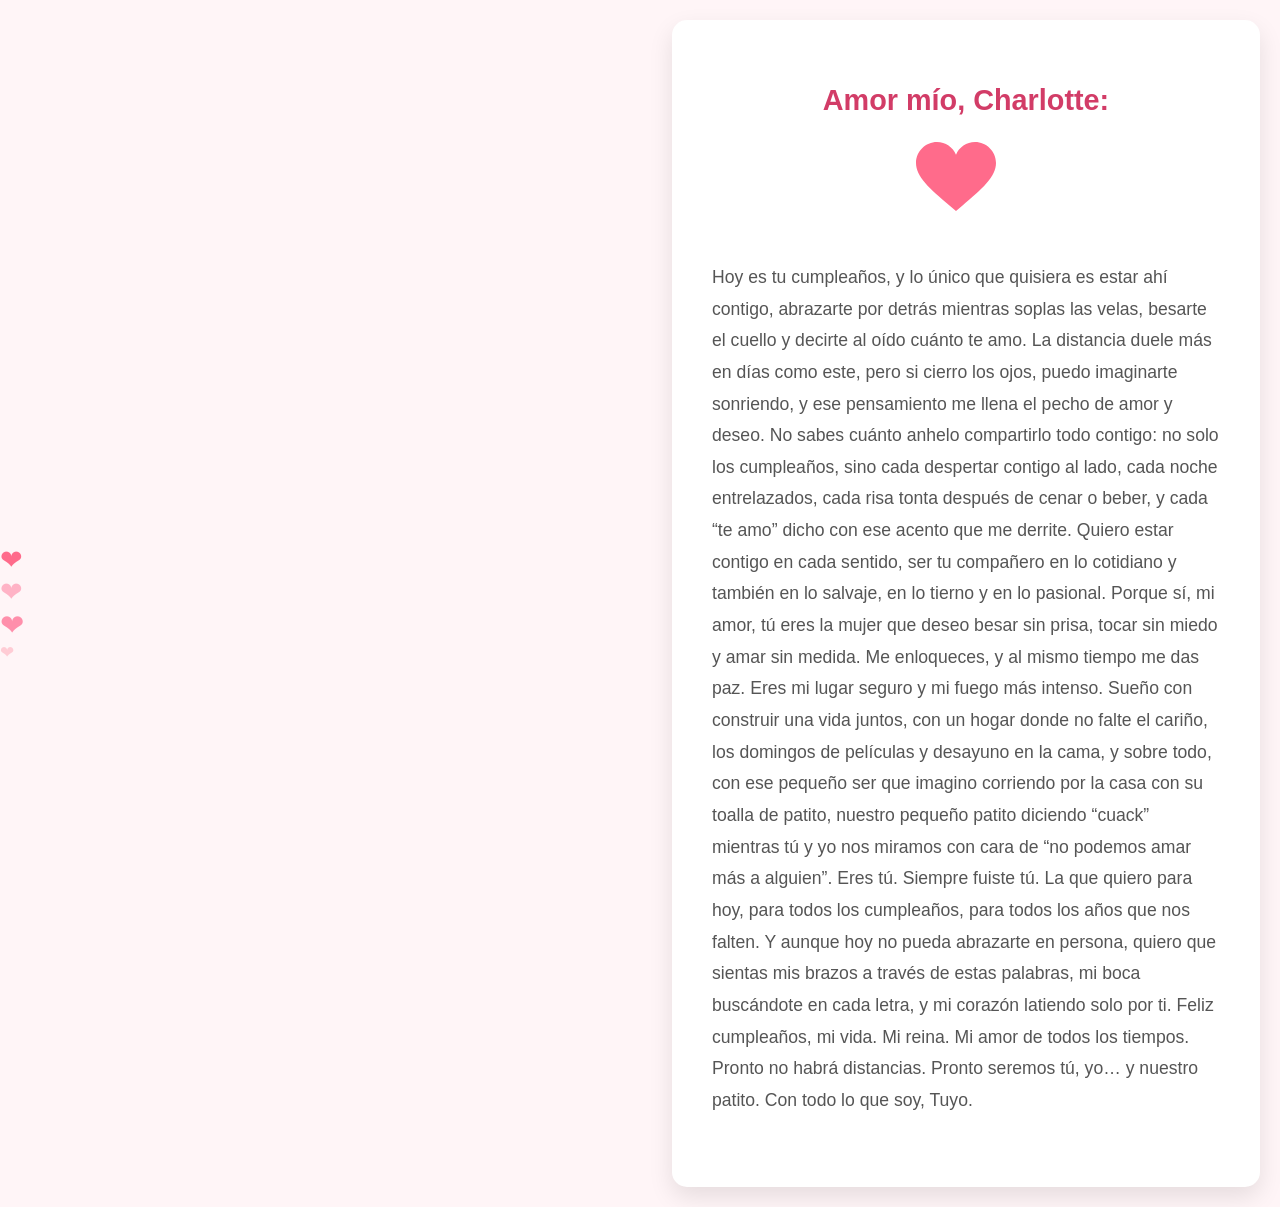
==== mensaje-especial.html @ 08edae1b "Update mensaje-especial.html" ====
<!DOCTYPE html>
<body>
    <!-- Contenedor de corazones flotantes (igual que en index.html) -->
    <div class="floating-hearts" id="hearts-container"></div>
    
    <div class="container">
        <!-- ... (tu contenido actual) ... -->
    </div>
</body>

    <!-- ... (tu contenido) ... -->
    <script src="script.js"></script> <!-- ¡Importante! -->
</body>

<html lang="es">
<head>
    <meta charset="UTF-8">
    <meta name="viewport" content="width=device-width, initial-scale=1.0">
    <title>Mensaje Especial</title>
    <link rel="stylesheet" href="styles.css">
    <style>
        .message-card {
            max-width: 600px;
            padding: 40px;
            text-align: left;
        }
        .special-message {
            font-size: 1.1rem;
            line-height: 1.8;
            color: #555;
            margin: 30px 0;
        }
        .signature {
            font-style: italic;
            text-align: right;
            margin-top: 40px;
            font-size: 1.2rem;
            color: #d23c67;
        }
    </style>
</head>
<body>
    <div class="container">
        <div class="message-card">
            <h2>Amor mío, Charlotte:</h2>
            <div class="heart-container">
                <svg class="heart" viewBox="0 0 32 29.6">
                    <path d="M23.6,0c-3.4,0-6.4,2.1-7.6,5.1C14.8,2.1,11.8,0,8.4,0C3.8,0,0,3.8,0,8.4
                    c0,5.5,5.4,10.2,13.5,17.1l2.5,2.1l2.5-2.1C26.6,18.6,32,13.9,32,8.4C32,3.8,28.2,0,23.6,0z"/>
                </svg>
            </div>
            <p class="special-message">
                Hoy es tu cumpleaños, y lo único que quisiera es estar ahí contigo, abrazarte por detrás mientras soplas las velas, besarte el cuello y decirte al oído cuánto te amo. La distancia duele más en días como este, pero si cierro los ojos, puedo imaginarte sonriendo, y ese pensamiento me llena el pecho de amor y deseo.

No sabes cuánto anhelo compartirlo todo contigo: no solo los cumpleaños, sino cada despertar contigo al lado, cada noche entrelazados, cada risa tonta después de cenar o beber, y cada “te amo” dicho con ese acento que me derrite. Quiero estar contigo en cada sentido, ser tu compañero en lo cotidiano y también en lo salvaje, en lo tierno y en lo pasional. Porque sí, mi amor, tú eres la mujer que deseo besar sin prisa, tocar sin miedo y amar sin medida. Me enloqueces, y al mismo tiempo me das paz. Eres mi lugar seguro y mi fuego más intenso.

Sueño con construir una vida juntos, con un hogar donde no falte el cariño, los domingos de películas y desayuno en la cama, y sobre todo, con ese pequeño ser que imagino corriendo por la casa con su toalla de patito, nuestro pequeño patito diciendo “cuack” mientras tú y yo nos miramos con cara de “no podemos amar más a alguien”.

Eres tú. Siempre fuiste tú. La que quiero para hoy, para todos los cumpleaños, para todos los años que nos falten. Y aunque hoy no pueda abrazarte en persona, quiero que sientas mis brazos a través de estas palabras, mi boca buscándote en cada letra, y mi corazón latiendo solo por ti.

Feliz cumpleaños, mi vida. Mi reina. Mi amor de todos los tiempos.
Pronto no habrá distancias.
Pronto seremos tú, yo… y nuestro patito.

Con todo lo que soy, Tuyo.
---- styles.css ----
body {
    font-family: 'Arial', sans-serif;
    background-color: #fff5f7;
    display: flex;
    justify-content: center;
    align-items: center;
    min-height: 100vh;
    margin: 0;
    color: #333;
    overflow-x: hidden;
}

.container {
    width: 100%;
    padding: 20px;
    box-sizing: border-box;
}

.birthday-card, .message-card {
    background-color: white;
    border-radius: 15px;
    box-shadow: 0 10px 25px rgba(0, 0, 0, 0.1);
    margin: 0 auto;
    position: relative;
    overflow: hidden;
}

.birthday-card {
    padding: 40px 30px;
    max-width: 400px;
    text-align: center;
}

.heart-container {
    position: relative;
    width: 100px;
    height: 90px;
    margin: 0 auto 25px;
}

.heart {
    fill: #ff6b8b;
    width: 80px;
    animation: pulse 1.5s ease infinite, shine 2s ease-in-out infinite alternate;
    transform-origin: center;
}

.glow {
    position: absolute;
    top: -10px;
    left: -10px;
    right: -10px;
    bottom: -10px;
    background: radial-gradient(circle, rgba(255,192,203,0.8) 0%, rgba(255,255,255,0) 70%);
    border-radius: 50%;
    z-index: -1;
    animation: glow-pulse 2s ease infinite;
}

h1, h2 {
    color: #d23c67;
    margin-bottom: 25px;
    font-weight: 600;
}

h1 {
    font-size: 2rem;
}

h2 {
    font-size: 1.8rem;
    text-align: center;
}

.btn {
    display: inline-block;
    padding: 12px 30px;
    background: linear-gradient(45deg, #ff6b8b, #d23c67);
    color: white;
    text-decoration: none;
    border-radius: 30px;
    font-weight: bold;
    margin-top: 25px;
    transition: all 0.3s ease;
    box-shadow: 0 4px 15px rgba(255, 107, 139, 0.4);
    border: none;
    cursor: pointer;
    font-size: 1rem;
}

.btn:hover {
    transform: translateY(-3px);
    box-shadow: 0 8px 20px rgba(255, 107, 139, 0.6);
}

@keyframes pulse {
    0% { transform: scale(1); }
    50% { transform: scale(1.1); }
    100% { transform: scale(1); }
}

@keyframes shine {
    0% { filter: drop-shadow(0 0 5px rgba(255, 107, 139, 0.5)); }
    100% { filter: drop-shadow(0 0 15px rgba(255, 107, 139, 0.9)); }
}

@keyframes glow-pulse {
    0% { opacity: 0.6; transform: scale(0.95); }
    50% { opacity: 0.9; transform: scale(1.05); }
    100% { opacity: 0.6; transform: scale(0.95); }
}
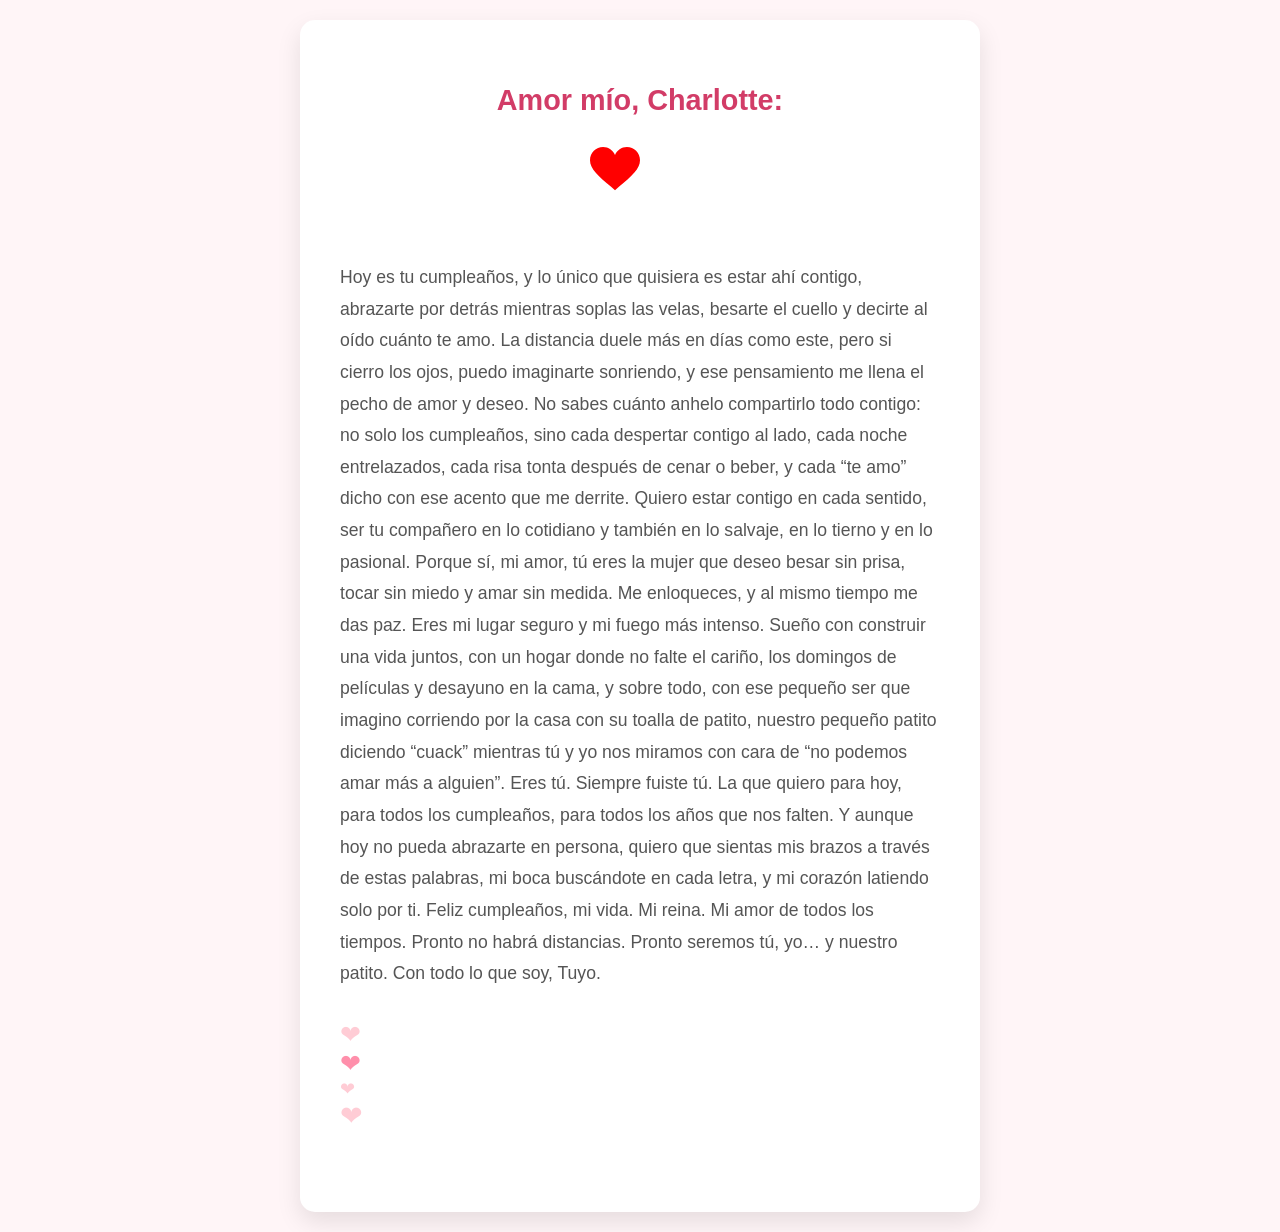
==== commit 10471f9c: "Update mensaje-especial.html" ====
--- a/mensaje-especial.html
+++ b/mensaje-especial.html
@@ -1,17 +1,4 @@
 <!DOCTYPE html>
-<body>
-    <!-- Contenedor de corazones flotantes (igual que en index.html) -->
-    <div class="floating-hearts" id="hearts-container"></div>
-    
-    <div class="container">
-        <!-- ... (tu contenido actual) ... -->
-    </div>
-</body>
-
-    <!-- ... (tu contenido) ... -->
-    <script src="script.js"></script> <!-- ¡Importante! -->
-</body>
-
 <html lang="es">
 <head>
     <meta charset="UTF-8">
@@ -63,3 +50,16 @@
 Pronto seremos tú, yo… y nuestro patito.
 
 Con todo lo que soy, Tuyo.
+
+                <body>
+    <!-- Contenedor de corazones flotantes (igual que en index.html) -->
+    <div class="floating-hearts" id="hearts-container"></div>
+    
+    <div class="container">
+        <!-- ... (tu contenido actual) ... -->
+    </div>
+</body>
+
+    <!-- ... (tu contenido) ... -->
+    <script src="script.js"></script> <!-- ¡Importante! -->
+</body>
--- a/styles.css
+++ b/styles.css
@@ -108,4 +108,19 @@
     0% { opacity: 0.6; transform: scale(0.95); }
     50% { opacity: 0.9; transform: scale(1.05); }
     100% { opacity: 0.6; transform: scale(0.95); }
-}+}
+
+.heart {
+    fill: red;
+    position: relative; top: 5px; width: 50px;
+    animation: pulse 1s ease infinite;
+}
+#hearth {
+    position: relative; width: 100px; height: 90px;
+    text-align: center; font-size: 16px;
+}
+@keyframes pulse {
+    0% {transform: scale(1);}
+    50% {transform: scale(1.3);}
+    100% {transform: scale(1);}
+}
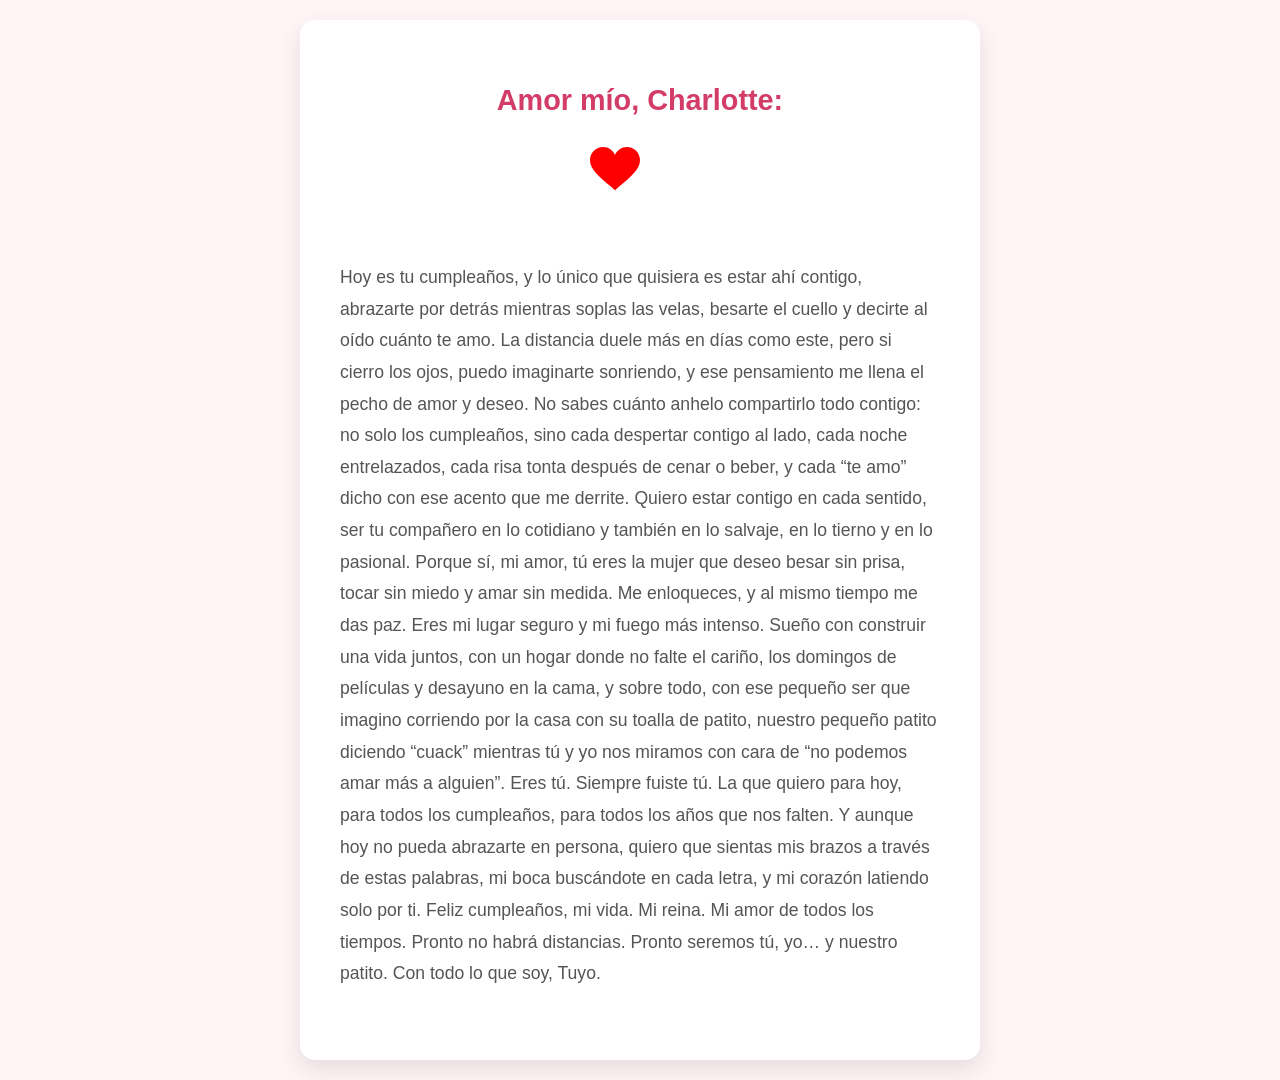
==== commit 233532e9: "Update mensaje-especial.html" ====
--- a/mensaje-especial.html
+++ b/mensaje-especial.html
@@ -50,16 +50,3 @@
 Pronto seremos tú, yo… y nuestro patito.
 
 Con todo lo que soy, Tuyo.
-
-                <body>
-    <!-- Contenedor de corazones flotantes (igual que en index.html) -->
-    <div class="floating-hearts" id="hearts-container"></div>
-    
-    <div class="container">
-        <!-- ... (tu contenido actual) ... -->
-    </div>
-</body>
-
-    <!-- ... (tu contenido) ... -->
-    <script src="script.js"></script> <!-- ¡Importante! -->
-</body>
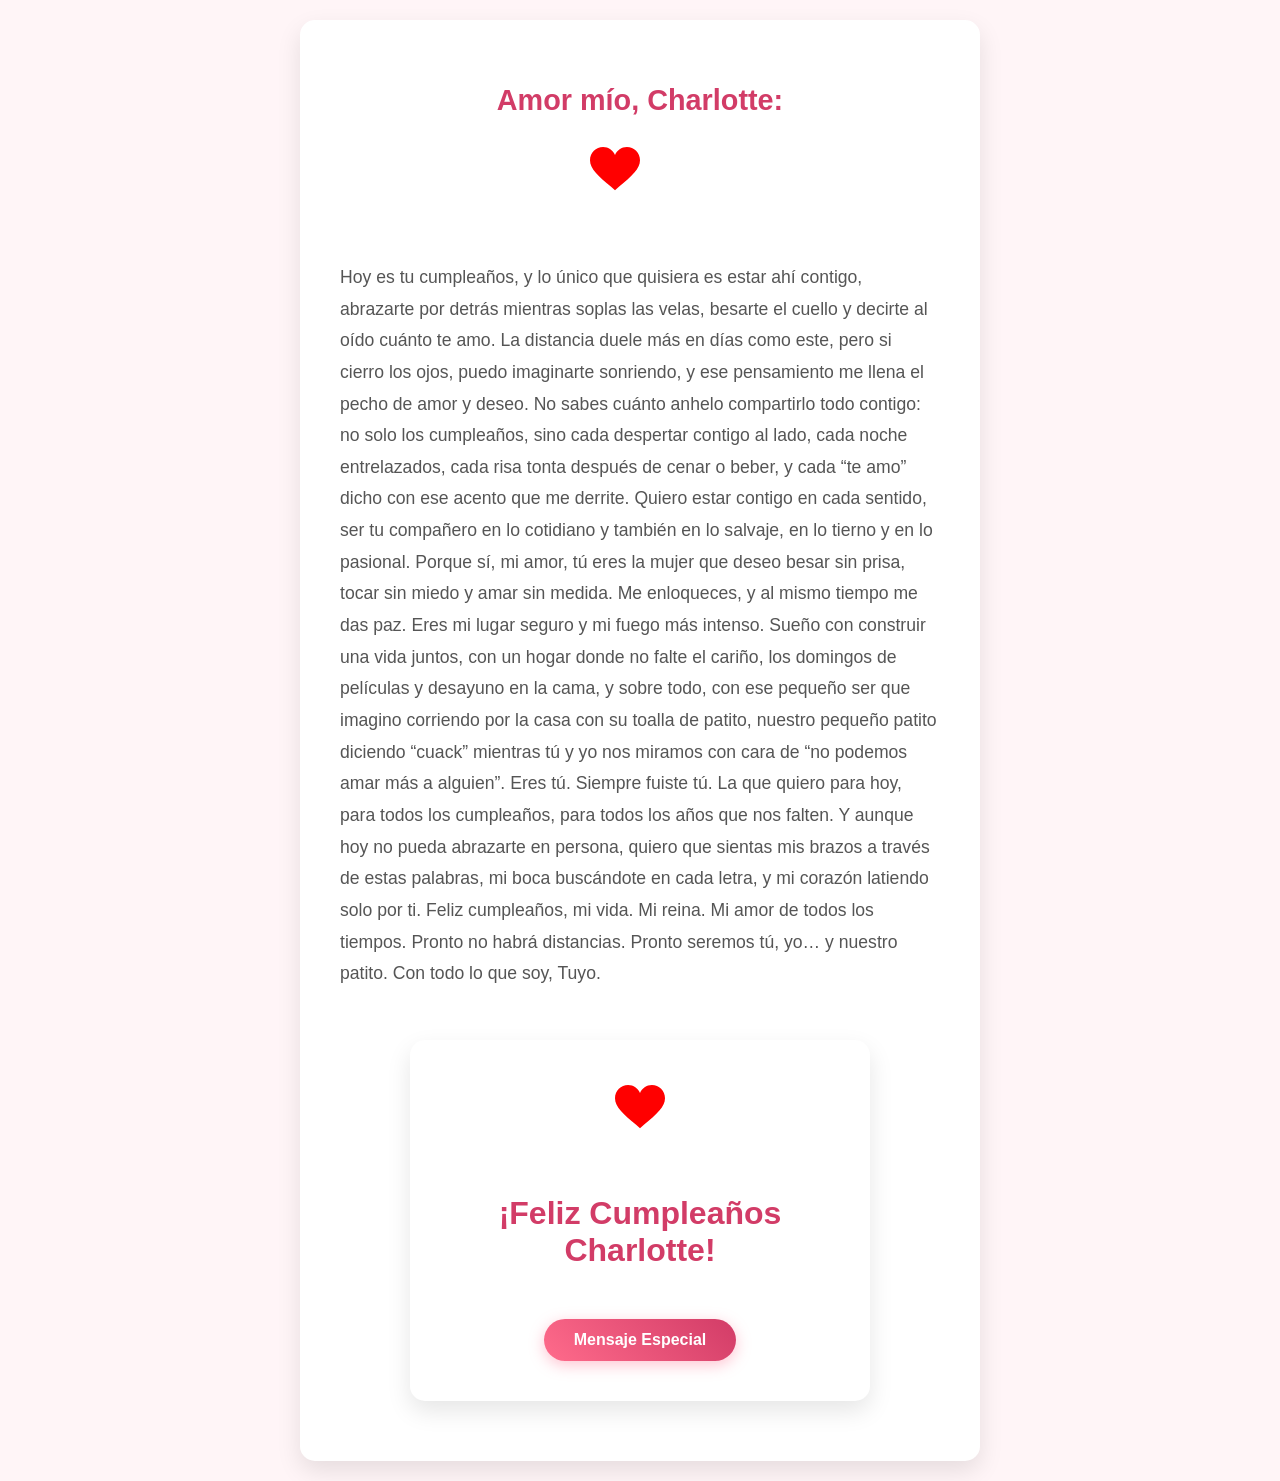
==== commit 0ea6f2d7: "Update mensaje-especial.html" ====
--- a/mensaje-especial.html
+++ b/mensaje-especial.html
@@ -50,3 +50,44 @@
 Pronto seremos tú, yo… y nuestro patito.
 
 Con todo lo que soy, Tuyo.
+<style>
+        .floating-hearts {
+            position: fixed;
+            top: 0;
+            left: 0;
+            width: 100%;
+            height: 100%;
+            pointer-events: none;
+            z-index: -1;
+        }
+        .heart-float {
+            position: absolute;
+            opacity: 0;
+            animation: float-up 6s ease-in infinite;
+        }
+        @keyframes float-up {
+            0% { transform: translateY(100vh) scale(0.5); opacity: 0; }
+            20% { opacity: 0.8; }
+            100% { transform: translateY(-20vh) scale(1.2); opacity: 0; }
+        }
+    </style>
+</head>
+<body>
+    <div class="floating-hearts" id="hearts-container"></div>
+    
+    <div class="container">
+        <div class="birthday-card">
+            <div class="heart-container">
+                <svg class="heart" viewBox="0 0 32 29.6">
+                    <path d="M23.6,0c-3.4,0-6.4,2.1-7.6,5.1C14.8,2.1,11.8,0,8.4,0C3.8,0,0,3.8,0,8.4
+                    c0,5.5,5.4,10.2,13.5,17.1l2.5,2.1l2.5-2.1C26.6,18.6,32,13.9,32,8.4C32,3.8,28.2,0,23.6,0z"/>
+                </svg>
+                <div class="glow"></div>
+            </div>
+            <h1>¡Feliz Cumpleaños Charlotte!</h1>
+            <a href="mensaje-especial.html" class="btn">Mensaje Especial</a>
+        </div>
+    </div>
+
+    <script src="script.js"></script>
+</body>
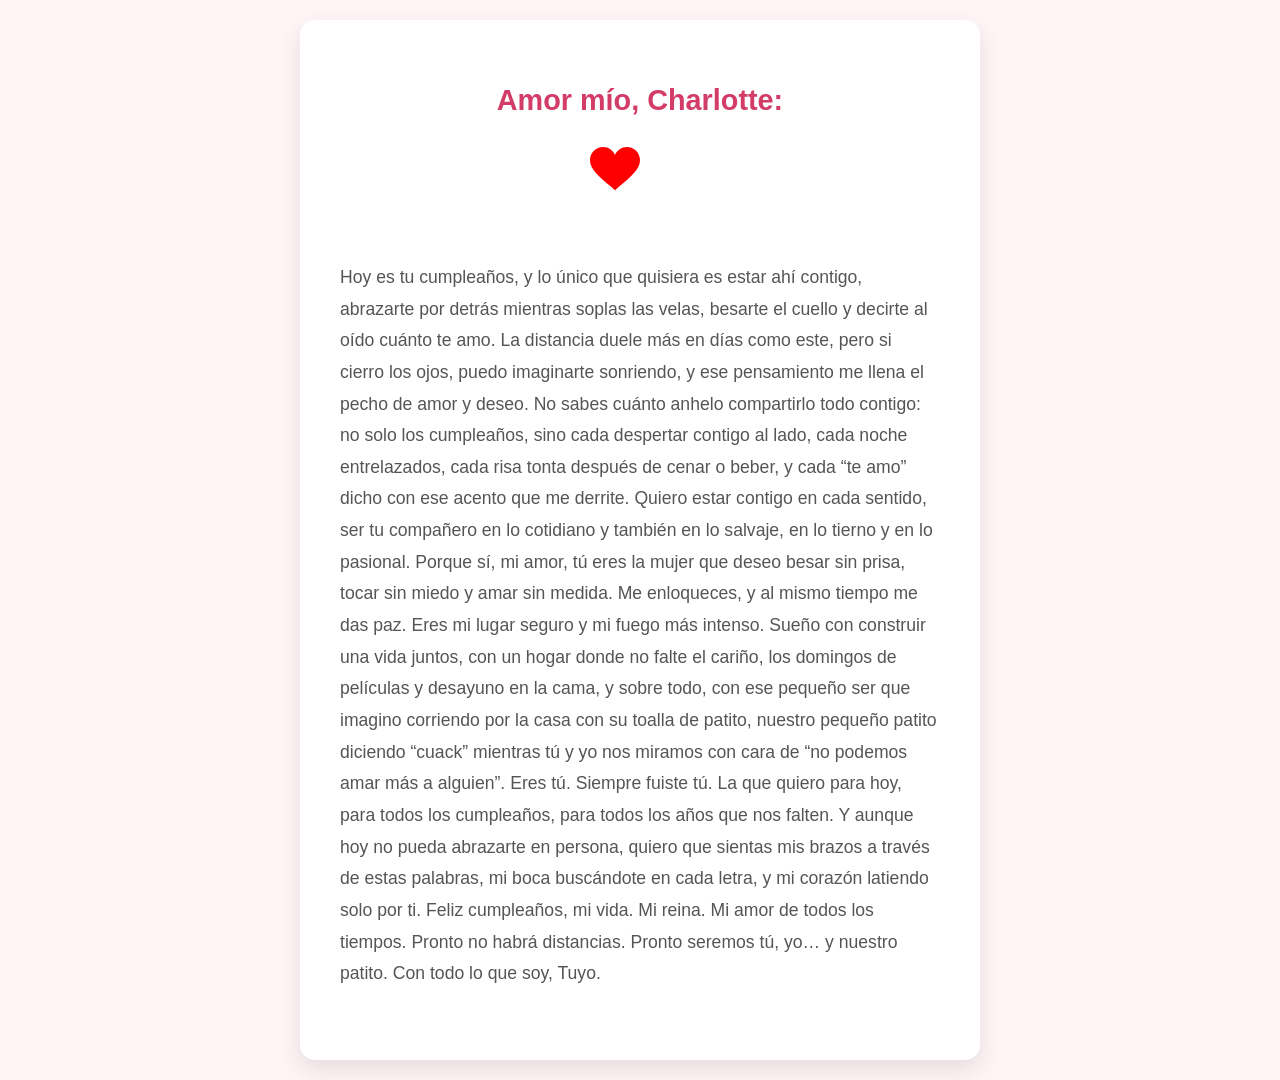
==== commit 2463e8a9: "Update mensaje-especial.html" ====
--- a/mensaje-especial.html
+++ b/mensaje-especial.html
@@ -71,23 +71,3 @@
             100% { transform: translateY(-20vh) scale(1.2); opacity: 0; }
         }
     </style>
-</head>
-<body>
-    <div class="floating-hearts" id="hearts-container"></div>
-    
-    <div class="container">
-        <div class="birthday-card">
-            <div class="heart-container">
-                <svg class="heart" viewBox="0 0 32 29.6">
-                    <path d="M23.6,0c-3.4,0-6.4,2.1-7.6,5.1C14.8,2.1,11.8,0,8.4,0C3.8,0,0,3.8,0,8.4
-                    c0,5.5,5.4,10.2,13.5,17.1l2.5,2.1l2.5-2.1C26.6,18.6,32,13.9,32,8.4C32,3.8,28.2,0,23.6,0z"/>
-                </svg>
-                <div class="glow"></div>
-            </div>
-            <h1>¡Feliz Cumpleaños Charlotte!</h1>
-            <a href="mensaje-especial.html" class="btn">Mensaje Especial</a>
-        </div>
-    </div>
-
-    <script src="script.js"></script>
-</body>
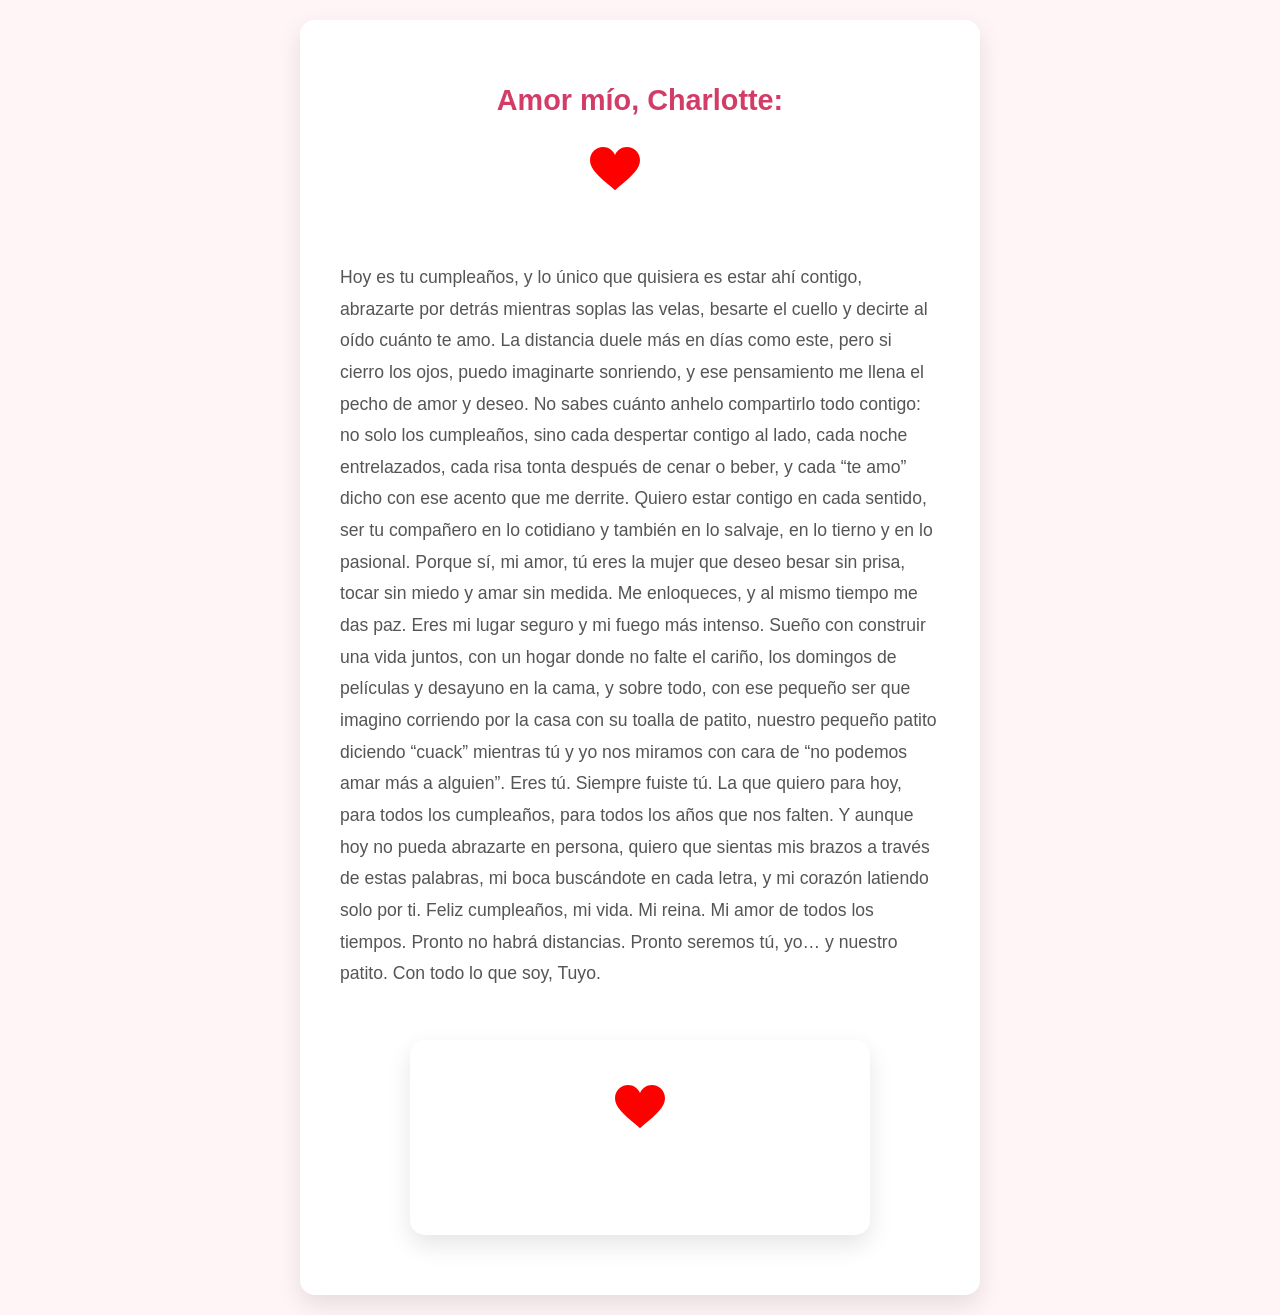
==== commit d944d73a: "Update mensaje-especial.html" ====
--- a/mensaje-especial.html
+++ b/mensaje-especial.html
@@ -71,3 +71,21 @@
             100% { transform: translateY(-20vh) scale(1.2); opacity: 0; }
         }
     </style>
+</style>
+</head>
+<body>
+    <div class="floating-hearts" id="hearts-container"></div>
+    
+    <div class="container">
+        <div class="birthday-card">
+            <div class="heart-container">
+                <svg class="heart" viewBox="0 0 32 29.6">
+                    <path d="M23.6,0c-3.4,0-6.4,2.1-7.6,5.1C14.8,2.1,11.8,0,8.4,0C3.8,0,0,3.8,0,8.4
+                    c0,5.5,5.4,10.2,13.5,17.1l2.5,2.1l2.5-2.1C26.6,18.6,32,13.9,32,8.4C32,3.8,28.2,0,23.6,0z"/>
+                </svg>
+                <div class="glow"></div>
+        </div>
+    </div>
+
+    <script src="script.js"></script>
+</body>
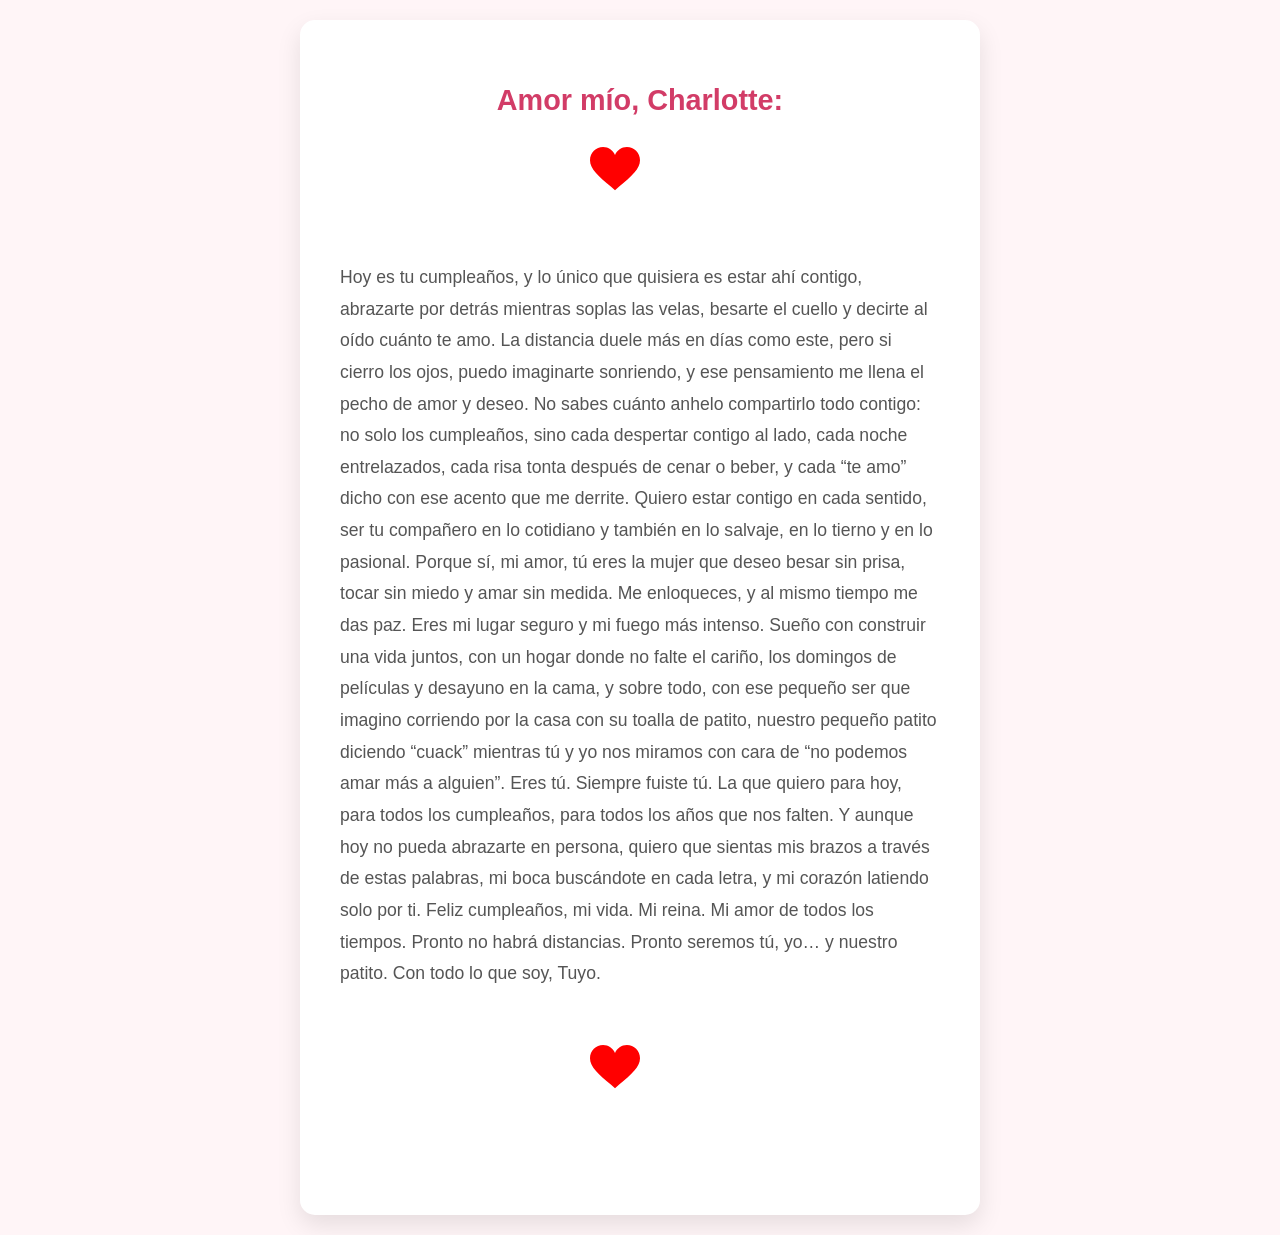
==== commit 6c6c38f1: "Update mensaje-especial.html" ====
--- a/mensaje-especial.html
+++ b/mensaje-especial.html
@@ -77,7 +77,6 @@
     <div class="floating-hearts" id="hearts-container"></div>
     
     <div class="container">
-        <div class="birthday-card">
             <div class="heart-container">
                 <svg class="heart" viewBox="0 0 32 29.6">
                     <path d="M23.6,0c-3.4,0-6.4,2.1-7.6,5.1C14.8,2.1,11.8,0,8.4,0C3.8,0,0,3.8,0,8.4
